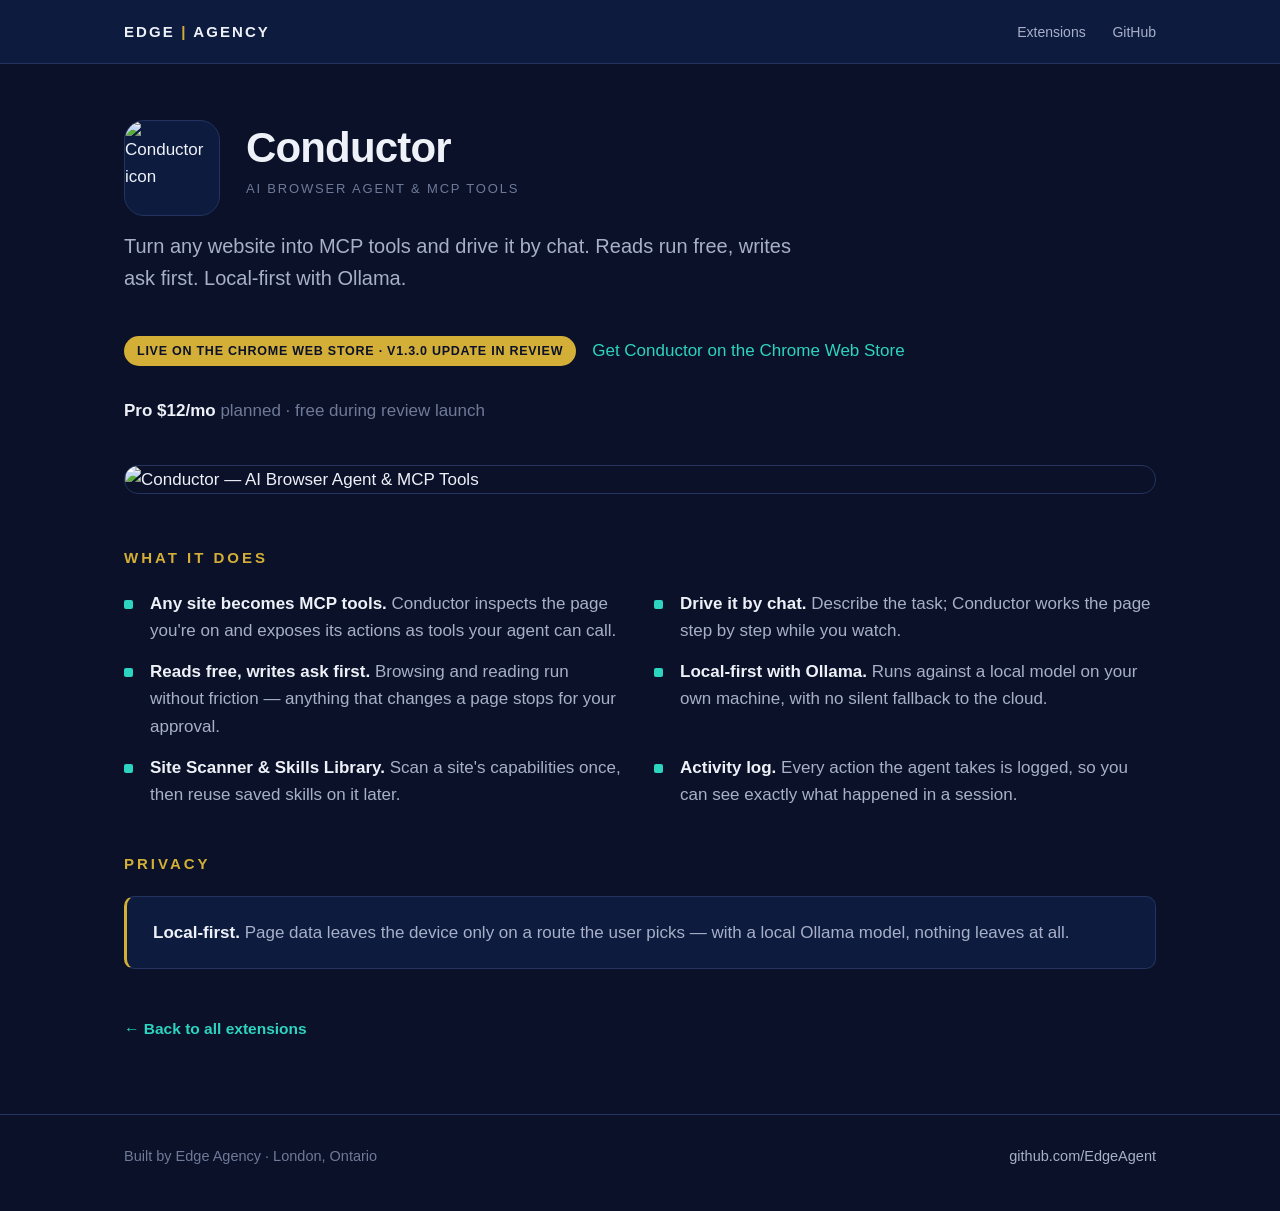
==== conductor/index.html @ 1d75ac0c "Edge Agency Extensions product site — hub, five product pages, shared stylesheet" ====
<!DOCTYPE html>
<html lang="en">
<head>
<meta charset="UTF-8">
<meta name="viewport" content="width=device-width, initial-scale=1.0">
<title>Conductor — AI Browser Agent &amp; MCP Tools | Edge Agency Extensions</title>
<meta name="description" content="Conductor turns any website into MCP tools and drives it by chat. Reads run free, writes ask first. Local-first with Ollama.">
<link rel="stylesheet" href="../assets/style.css">
</head>
<body>

<header class="site-header">
  <div class="wrap">
    <div class="brand">Edge <span class="bar">|</span> Agency</div>
    <nav>
      <a href="../">Extensions</a>
      <a href="https://github.com/EdgeAgent">GitHub</a>
    </nav>
  </div>
</header>

<main class="wrap">

  <section class="product-hero">
    <div class="product-head">
      <div class="product-icon"><img src="../assets/conductor-icon.png" alt="Conductor icon"></div>
      <div>
        <h1>Conductor</h1>
        <p class="cat">AI Browser Agent &amp; MCP Tools</p>
      </div>
    </div>
    <p class="pitch">Turn any website into MCP tools and drive it by chat. Reads run
    free, writes ask first. Local-first with Ollama.</p>
    <div class="status-row">
      <span class="badge">Live on the Chrome Web Store · v1.3.0 update in review</span>
      <p><a href="https://chromewebstore.google.com/detail/gfbfkjbimihafobafnnnbncgjepccafe">Get Conductor on the Chrome Web Store</a></p>
      <div class="price">Pro $12/mo <span>planned · free during review launch</span></div>
    </div>
    <img class="hero-img" src="../assets/conductor-promo.png" alt="Conductor — AI Browser Agent & MCP Tools">
  </section>

  <section class="section">
    <h2>What it does</h2>
    <ul class="features">
      <li><strong>Any site becomes MCP tools.</strong> Conductor inspects the page
      you're on and exposes its actions as tools your agent can call.</li>
      <li><strong>Drive it by chat.</strong> Describe the task; Conductor works the
      page step by step while you watch.</li>
      <li><strong>Reads free, writes ask first.</strong> Browsing and reading run
      without friction — anything that changes a page stops for your approval.</li>
      <li><strong>Local-first with Ollama.</strong> Runs against a local model on
      your own machine, with no silent fallback to the cloud.</li>
      <li><strong>Site Scanner &amp; Skills Library.</strong> Scan a site's
      capabilities once, then reuse saved skills on it later.</li>
      <li><strong>Activity log.</strong> Every action the agent takes is logged, so
      you can see exactly what happened in a session.</li>
    </ul>
  </section>

  <section class="section">
    <h2>Privacy</h2>
    <div class="privacy-box">
      <p><strong>Local-first.</strong> Page data leaves the device only on a route
      the user picks — with a local Ollama model, nothing leaves at all.</p>
    </div>
  </section>

  <a class="back-link" href="../">← Back to all extensions</a>

</main>

<footer class="site-footer">
  <div class="wrap">
    <div>Built by Edge Agency · London, Ontario</div>
    <div><a href="https://github.com/EdgeAgent">github.com/EdgeAgent</a></div>
  </div>
</footer>

</body>
</html>
---- assets/style.css ----
/* Edge Agency Extensions — shared stylesheet
   Premium dark navy / gold / teal. Static: no animation, no transitions. */

:root {
  --navy: #0a1128;
  --navy-2: #0d1b3e;
  --navy-3: #12234f;
  --ink: #eef1f8;
  --muted: #a7b0c8;
  --faint: #6f7a99;
  --gold: #d4af37;
  --teal: #2dd4bf;
  --line: #24335f;
  --card: #0d1b3e;
}

* { box-sizing: border-box; }

html { background: var(--navy); }

body {
  margin: 0;
  background: var(--navy);
  color: var(--ink);
  font-family: -apple-system, BlinkMacSystemFont, "Segoe UI", Roboto,
    "Helvetica Neue", Arial, sans-serif;
  font-size: 17px;
  line-height: 1.6;
  -webkit-font-smoothing: antialiased;
}

a { color: var(--teal); text-decoration: none; }
a:hover { text-decoration: underline; }

.wrap {
  max-width: 1080px;
  margin: 0 auto;
  padding: 0 24px;
}

/* ---------- header ---------- */

.site-header {
  border-bottom: 1px solid var(--line);
  background: var(--navy-2);
}

.site-header .wrap {
  display: flex;
  align-items: center;
  justify-content: space-between;
  padding-top: 18px;
  padding-bottom: 18px;
}

.brand {
  font-size: 15px;
  font-weight: 700;
  letter-spacing: 0.14em;
  text-transform: uppercase;
  color: var(--ink);
}
.brand .bar { color: var(--gold); }

.site-header nav a {
  color: var(--muted);
  font-size: 14px;
  margin-left: 22px;
}
.site-header nav a:hover { color: var(--ink); text-decoration: none; }

/* ---------- hero (hub) ---------- */

.hero { padding: 72px 0 16px; }

.eyebrow {
  font-size: 13px;
  font-weight: 700;
  letter-spacing: 0.22em;
  text-transform: uppercase;
  color: var(--gold);
  margin: 0 0 18px;
}

.hero h1 {
  font-size: 52px;
  line-height: 1.08;
  font-weight: 800;
  letter-spacing: -0.02em;
  margin: 0 0 20px;
  max-width: 760px;
}

.hero .subline {
  font-size: 20px;
  color: var(--muted);
  max-width: 640px;
  margin: 0;
}

.hero .subline strong { color: var(--ink); font-weight: 600; }

/* ---------- card grid (hub) ---------- */

.grid {
  display: grid;
  grid-template-columns: repeat(2, 1fr);
  gap: 22px;
  padding: 48px 0 8px;
}

.card {
  background: var(--card);
  border: 1px solid var(--line);
  border-radius: 14px;
  padding: 30px;
  display: flex;
  flex-direction: column;
}

.card.wide { grid-column: 1 / -1; }

.card-top {
  display: flex;
  align-items: flex-start;
  gap: 18px;
  margin-bottom: 16px;
}

.card-icon {
  width: 64px;
  height: 64px;
  border-radius: 14px;
  flex: none;
  background: var(--navy);
  border: 1px solid var(--line);
  display: flex;
  align-items: center;
  justify-content: center;
  overflow: hidden;
}
.card-icon img { width: 64px; height: 64px; display: block; }

.card h2 {
  font-size: 24px;
  font-weight: 700;
  letter-spacing: -0.01em;
  margin: 2px 0 4px;
}
.card h2 a { color: var(--ink); }
.card h2 a:hover { color: var(--gold); text-decoration: none; }

.card .cat {
  font-size: 12.5px;
  letter-spacing: 0.12em;
  text-transform: uppercase;
  color: var(--faint);
  margin: 0;
}

.card .pitch {
  color: var(--muted);
  margin: 0 0 22px;
  flex: 1;
}

.card-meta {
  display: flex;
  align-items: center;
  justify-content: space-between;
  gap: 14px;
  flex-wrap: wrap;
  border-top: 1px solid var(--line);
  padding-top: 18px;
}

.price {
  font-size: 15px;
  font-weight: 600;
  color: var(--ink);
}
.price span { color: var(--faint); font-weight: 400; }

.badge {
  display: inline-block;
  font-size: 12.5px;
  font-weight: 700;
  letter-spacing: 0.06em;
  text-transform: uppercase;
  color: var(--navy);
  background: var(--gold);
  border-radius: 999px;
  padding: 5px 13px;
  white-space: nowrap;
}
.badge.teal { background: var(--teal); }
.badge.outline {
  background: transparent;
  color: var(--gold);
  border: 1px solid var(--gold);
}

.card .details-link {
  font-size: 15px;
  font-weight: 600;
  margin-top: 16px;
}

/* ---------- principles strip (hub) ---------- */

.principles {
  padding: 56px 0 8px;
}
.principles h2 {
  font-size: 15px;
  letter-spacing: 0.2em;
  text-transform: uppercase;
  color: var(--gold);
  margin: 0 0 24px;
}
.principles-row {
  display: grid;
  grid-template-columns: repeat(3, 1fr);
  gap: 22px;
}
.principle {
  border-left: 3px solid var(--teal);
  padding: 4px 0 4px 18px;
}
.principle h3 { margin: 0 0 6px; font-size: 18px; }
.principle p { margin: 0; color: var(--muted); font-size: 15.5px; }

/* ---------- product pages ---------- */

.product-hero { padding: 56px 0 8px; }

.product-head {
  display: flex;
  gap: 26px;
  align-items: flex-start;
}

.product-icon {
  width: 96px;
  height: 96px;
  border-radius: 20px;
  flex: none;
  background: var(--navy-2);
  border: 1px solid var(--line);
  display: flex;
  align-items: center;
  justify-content: center;
  overflow: hidden;
}
.product-icon img { width: 96px; height: 96px; display: block; }

.product-hero h1 {
  font-size: 42px;
  line-height: 1.12;
  font-weight: 800;
  letter-spacing: -0.02em;
  margin: 4px 0 8px;
}

.product-hero .cat {
  font-size: 13px;
  letter-spacing: 0.14em;
  text-transform: uppercase;
  color: var(--faint);
  margin: 0 0 10px;
}

.product-hero .pitch {
  font-size: 20px;
  color: var(--muted);
  max-width: 680px;
  margin: 14px 0 0;
}

.status-row {
  display: flex;
  align-items: center;
  gap: 16px;
  flex-wrap: wrap;
  margin-top: 26px;
}

.status-row .price { font-size: 17px; }

.hero-img {
  width: 100%;
  border: 1px solid var(--line);
  border-radius: 14px;
  display: block;
  margin: 40px 0 0;
}

.section { padding: 44px 0 0; }

.section h2 {
  font-size: 15px;
  letter-spacing: 0.2em;
  text-transform: uppercase;
  color: var(--gold);
  margin: 0 0 20px;
}

.features {
  list-style: none;
  margin: 0;
  padding: 0;
  display: grid;
  grid-template-columns: repeat(2, 1fr);
  gap: 14px 28px;
}
.features li {
  padding-left: 26px;
  position: relative;
  color: var(--muted);
}
.features li::before {
  content: "";
  position: absolute;
  left: 0;
  top: 10px;
  width: 9px;
  height: 9px;
  border-radius: 2px;
  background: var(--teal);
}
.features li strong { color: var(--ink); font-weight: 600; }

.shots {
  display: grid;
  grid-template-columns: 1fr;
  gap: 22px;
}
.shots img {
  width: 100%;
  border: 1px solid var(--line);
  border-radius: 12px;
  display: block;
}
.shots figure { margin: 0; }
.shots figcaption {
  color: var(--faint);
  font-size: 14px;
  margin-top: 8px;
}

.privacy-box {
  background: var(--navy-2);
  border: 1px solid var(--line);
  border-left: 3px solid var(--gold);
  border-radius: 10px;
  padding: 22px 26px;
}
.privacy-box p { margin: 0; color: var(--muted); }
.privacy-box strong { color: var(--ink); }

.back-link {
  display: inline-block;
  margin-top: 48px;
  font-weight: 600;
  font-size: 15.5px;
}

/* ---------- footer ---------- */

.site-footer {
  border-top: 1px solid var(--line);
  margin-top: 72px;
  padding: 30px 0 42px;
  color: var(--faint);
  font-size: 14.5px;
}
.site-footer .wrap {
  display: flex;
  justify-content: space-between;
  gap: 16px;
  flex-wrap: wrap;
}
.site-footer a { color: var(--muted); }

/* ---------- responsive ---------- */

@media (max-width: 760px) {
  .hero h1 { font-size: 38px; }
  .grid { grid-template-columns: 1fr; }
  .principles-row { grid-template-columns: 1fr; }
  .features { grid-template-columns: 1fr; }
  .product-head { flex-direction: column; }
  .product-hero h1 { font-size: 32px; }
}
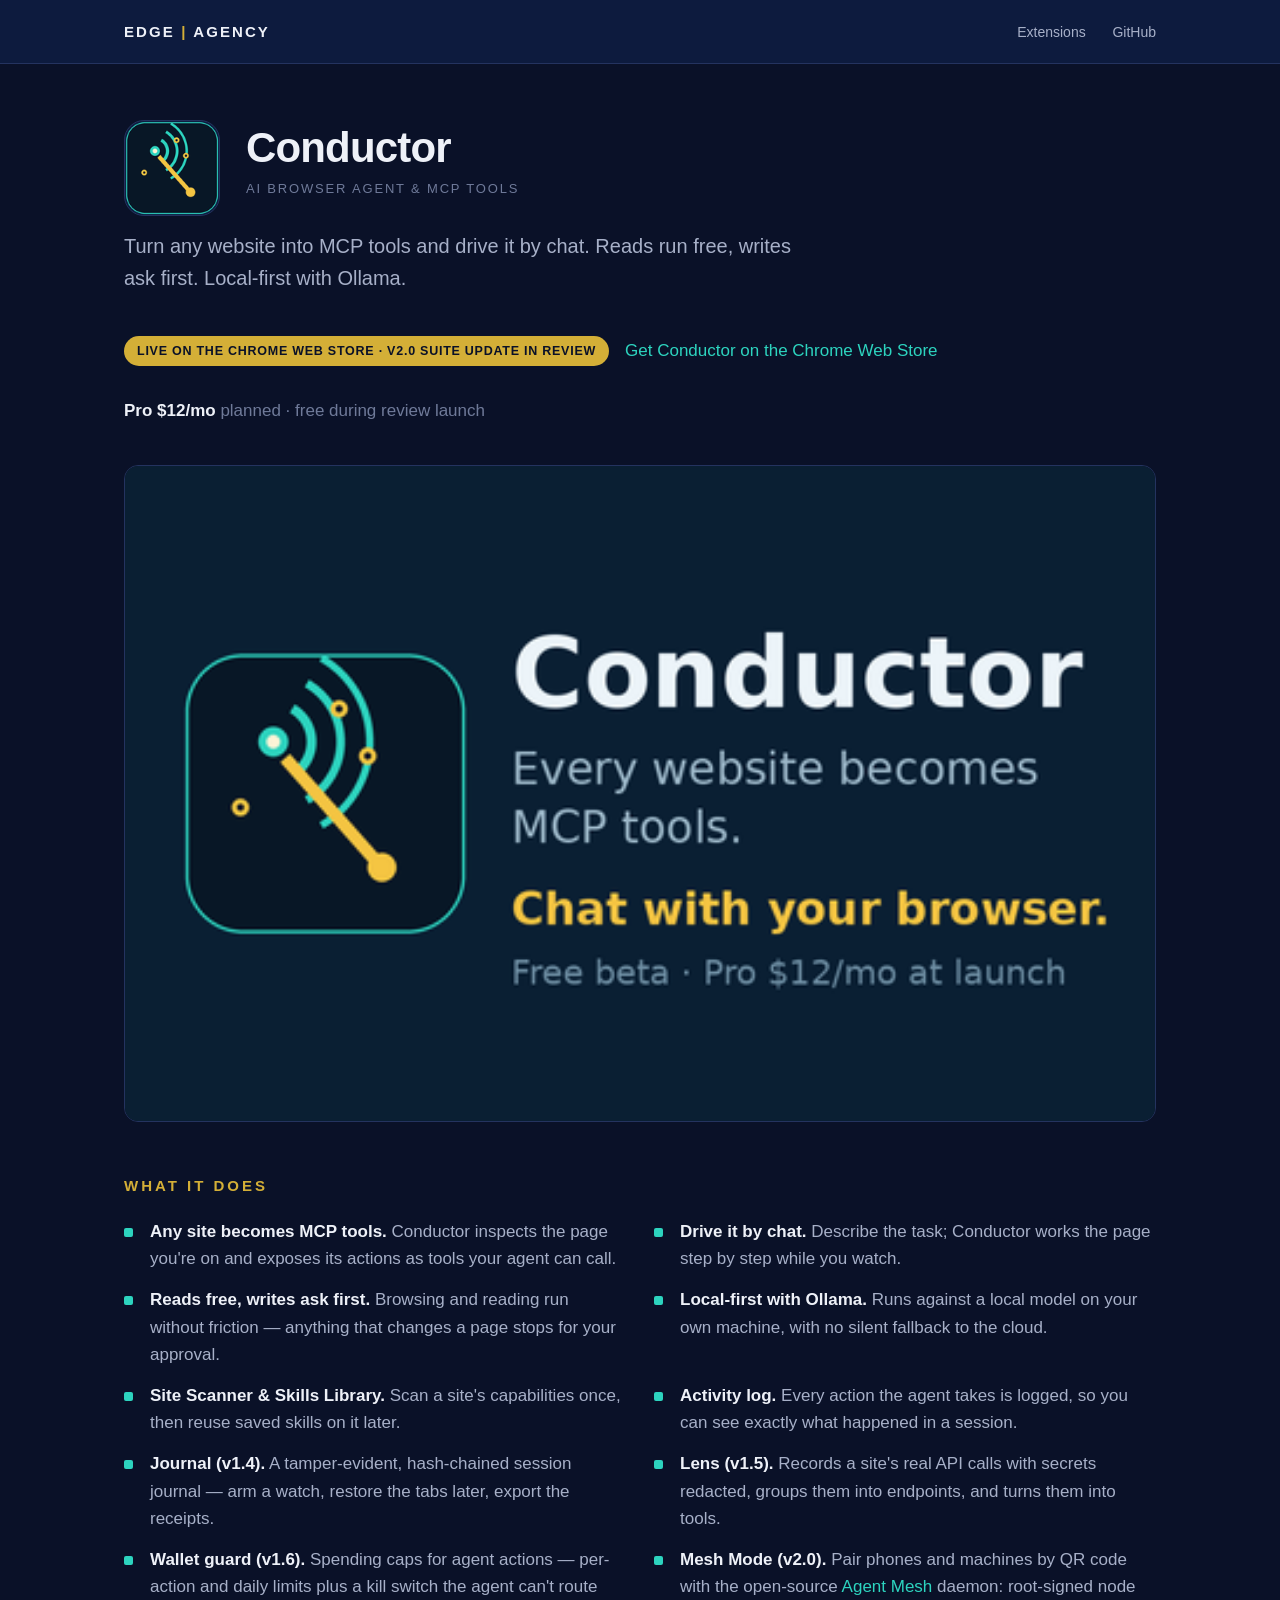
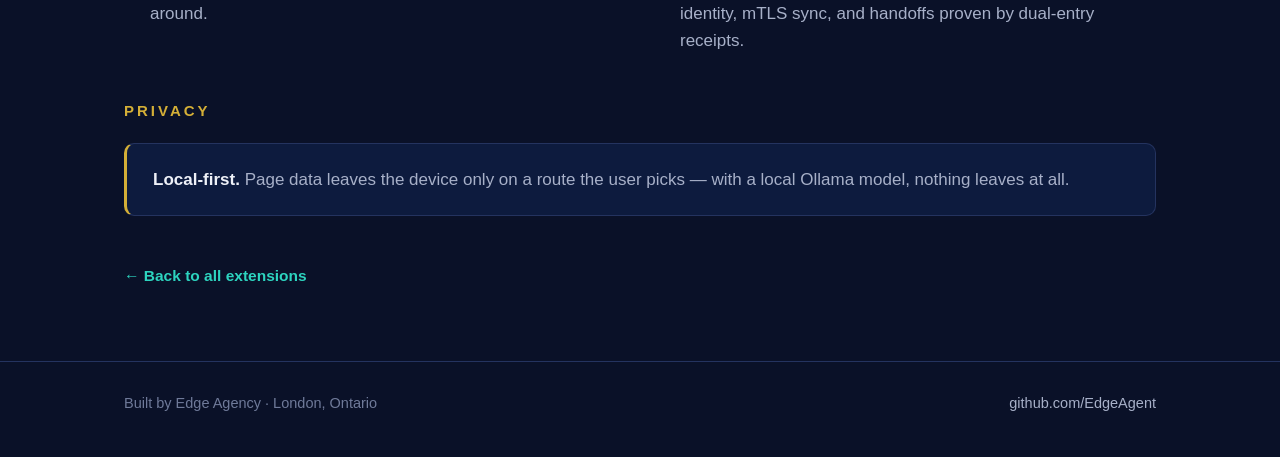
==== commit 4cfcc80e: "Conductor page: v2.0 suite (Journal, Lens, Wallet guard, Mesh Mode + Agent Mesh link)" ====
--- a/conductor/index.html
+++ b/conductor/index.html
@@ -32,7 +32,7 @@
     <p class="pitch">Turn any website into MCP tools and drive it by chat. Reads run
     free, writes ask first. Local-first with Ollama.</p>
     <div class="status-row">
-      <span class="badge">Live on the Chrome Web Store · v1.3.0 update in review</span>
+      <span class="badge">Live on the Chrome Web Store · v2.0 suite update in review</span>
       <p><a href="https://chromewebstore.google.com/detail/gfbfkjbimihafobafnnnbncgjepccafe">Get Conductor on the Chrome Web Store</a></p>
       <div class="price">Pro $12/mo <span>planned · free during review launch</span></div>
     </div>
@@ -54,6 +54,16 @@
       capabilities once, then reuse saved skills on it later.</li>
       <li><strong>Activity log.</strong> Every action the agent takes is logged, so
       you can see exactly what happened in a session.</li>
+      <li><strong>Journal (v1.4).</strong> A tamper-evident, hash-chained session
+      journal — arm a watch, restore the tabs later, export the receipts.</li>
+      <li><strong>Lens (v1.5).</strong> Records a site's real API calls with secrets
+      redacted, groups them into endpoints, and turns them into tools.</li>
+      <li><strong>Wallet guard (v1.6).</strong> Spending caps for agent actions —
+      per-action and daily limits plus a kill switch the agent can't route around.</li>
+      <li><strong>Mesh Mode (v2.0).</strong> Pair phones and machines by QR code with
+      the open-source <a href="https://github.com/EdgeAgent/agent-mesh">Agent Mesh</a>
+      daemon: root-signed node identity, mTLS sync, and handoffs proven by
+      dual-entry receipts.</li>
     </ul>
   </section>
 
